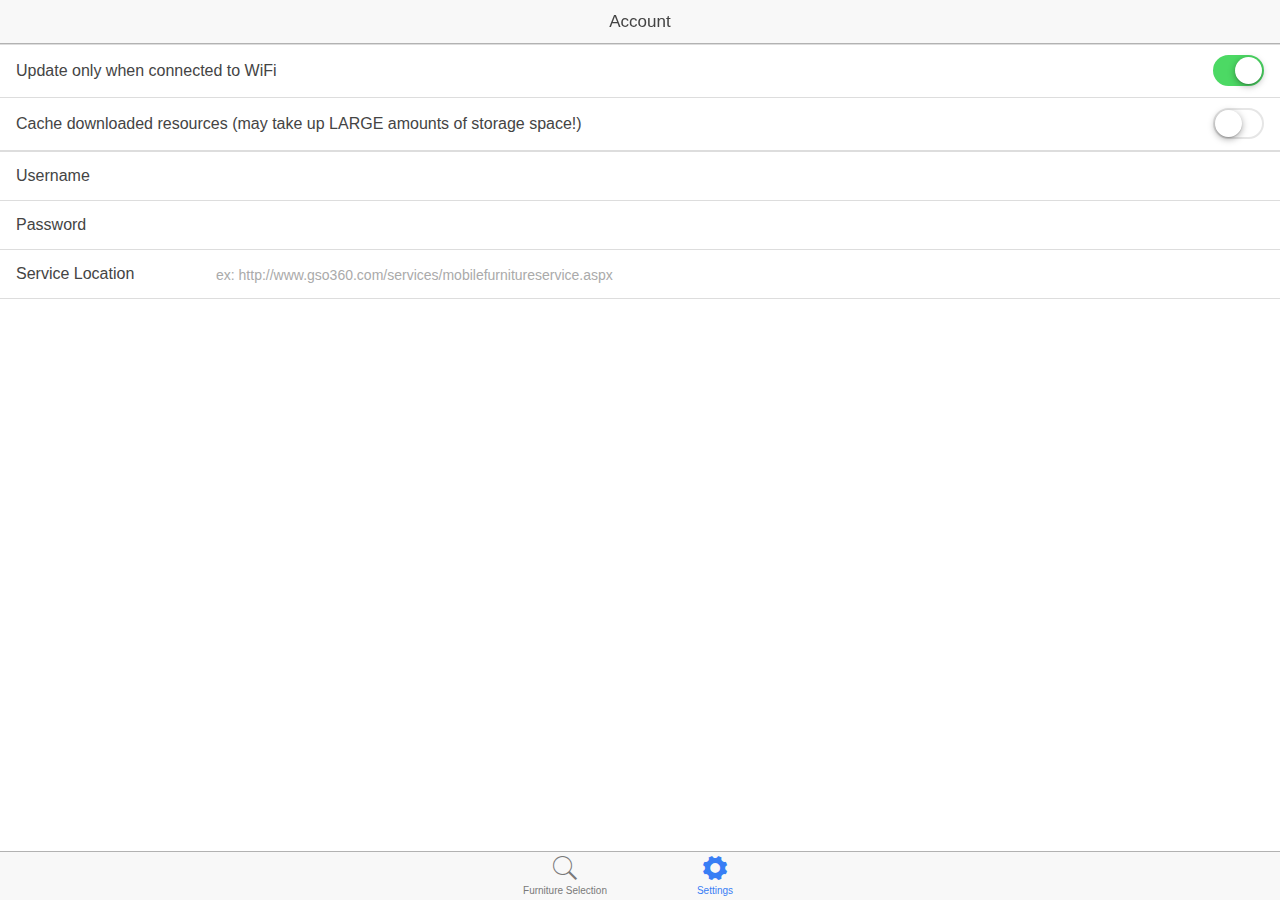
==== www/index.html @ 98bc866a "Initial Commit" ====
<!DOCTYPE html>
<html>
  <head>
    <meta charset="utf-8">
    <meta name="viewport" content="initial-scale=1, maximum-scale=1, user-scalable=no, width=device-width">
    <title></title>

    <link href="lib/ionic/css/ionic.css" rel="stylesheet">
    <link href="css/style.css" rel="stylesheet">

    <!-- IF using Sass (run gulp sass first), then uncomment below and remove the CSS includes above
    <link href="css/ionic.app.css" rel="stylesheet">
    -->

    <!-- ionic/angularjs js -->
    <script src="lib/ionic/js/ionic.bundle.js"></script>

    <!-- cordova script (this will be a 404 during development) -->
    <script src="cordova.js"></script>

    <!-- your app's js -->
    <script src="js/app.js"></script>
    <script src="js/controllers.js"></script>
    <script src="js/services.js"></script>
  </head>
  <body ng-app="starter">
    <!--
      The nav bar that will be updated as we navigate between views.
    -->
    <ion-nav-bar class="bar-stable">
      <ion-nav-back-button>
      </ion-nav-back-button>
    </ion-nav-bar>
    <!--
      The views will be rendered in the <ion-nav-view> directive below
      Templates are in the /templates folder (but you could also
      have templates inline in this html file if you'd like).
    -->
    <ion-nav-view></ion-nav-view>
  </body>
</html>
---- www/css/style.css ----
/* Empty. Add your own CSS if you like */
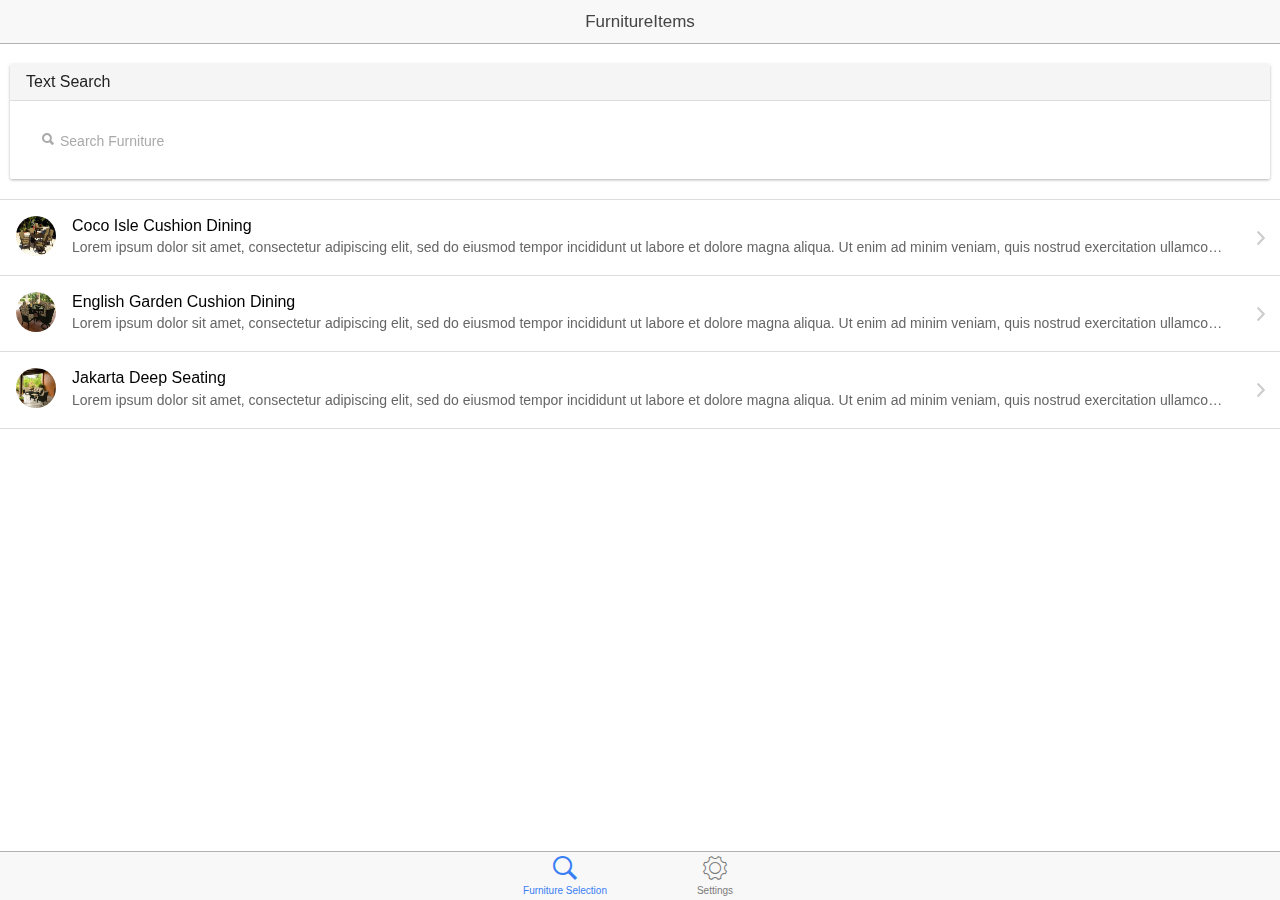
==== commit 2ea42bf8: "Commit 4" ====
--- a/www/index.html
+++ b/www/index.html
@@ -22,6 +22,11 @@
     <script src="js/app.js"></script>
     <script src="js/controllers.js"></script>
     <script src="js/services.js"></script>
+    <script type="javascript">
+
+
+    </script>
+
   </head>
   <body ng-app="starter">
     <!--
--- a/www/css/style.css
+++ b/www/css/style.css
@@ -1 +1,18 @@
 /* Empty. Add your own CSS if you like */
+body {
+    cursor: url('../img/finger.png'), auto;
+}
+
+.list .item.item-accordion {
+    line-height: 38px;
+    padding-top: 0;
+    padding-bottom: 0;
+    transition: 0.09s all linear;
+}
+.list .item.item-accordion.ng-hide {
+    line-height: 0px;
+}
+.list .item.item-accordion.ng-hide-add,
+.list .item.item-accordion.ng-hide-remove {
+    display: block !important;
+}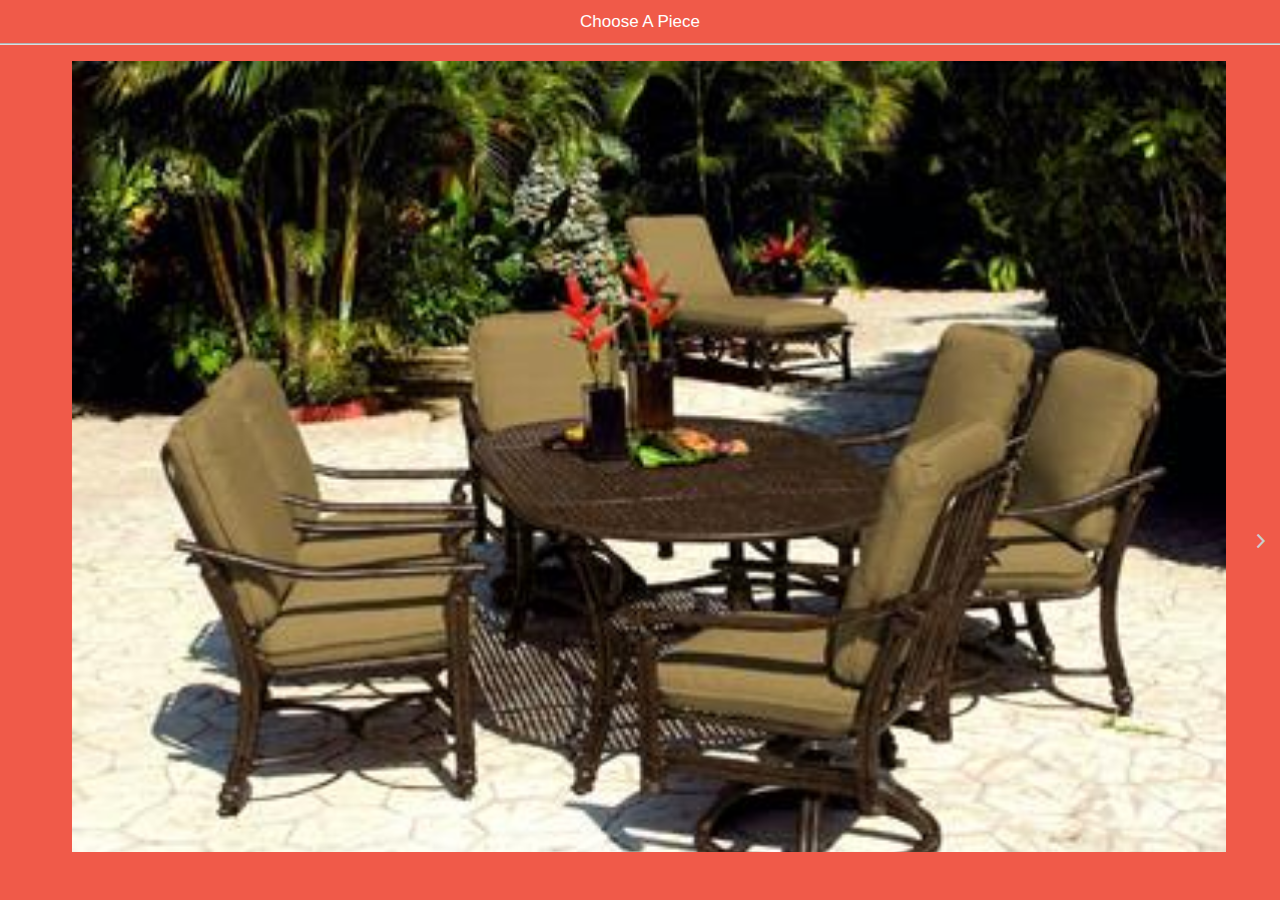
==== commit 854c8661: "Bunch of changes" ====
--- a/www/index.html
+++ b/www/index.html
@@ -28,7 +28,7 @@
     </script>
 
   </head>
-  <body ng-app="starter">
+  <body ng-app="starter" no-scroll>
     <!--
       The nav bar that will be updated as we navigate between views.
     -->
@@ -41,6 +41,6 @@
       Templates are in the /templates folder (but you could also
       have templates inline in this html file if you'd like).
     -->
-    <ion-nav-view></ion-nav-view>
+    <ion-nav-view class="background"></ion-nav-view>
   </body>
 </html>
--- a/www/css/style.css
+++ b/www/css/style.css
@@ -1,10 +1,20 @@
 /* Empty. Add your own CSS if you like */
 body {
     cursor: url('../img/finger.png'), auto;
+    background-color: #f05a49;
 }
 
+.background, .background .pane, .background .item, .background .item-complex .item-content{
+    background-color: #f05a49;
+
+}
+.frame_look_feel {
+    background-color: #f05a49;
+}
+
+
 .list .item.item-accordion {
-    line-height: 38px;
+    
     padding-top: 0;
     padding-bottom: 0;
     transition: 0.09s all linear;
@@ -14,5 +24,57 @@
 }
 .list .item.item-accordion.ng-hide-add,
 .list .item.item-accordion.ng-hide-remove {
-    display: block !important;
-}+    display: block !important;, 
+}
+
+div.title.title-center.header-item, button-clear, header-item, ion-header-bar, ion-header-bar.bar-stable.bar.bar-header.disable-user-behavior, button back-button hide buttons  button-clear header-item
+{
+    background-color: #f05a49;
+    color: #fff;
+}
+
+img.FurnitureSearchResultImage
+{
+ width: 100%;
+    background-color: #ffffff;
+    
+}
+
+ion-content
+{
+ margin: 0px;
+ padding: 0px;
+}
+
+div#FurnitureSearchResultTitle.ng-binding
+{
+  font-weight: normal;
+   font-size: 22px;
+   background-color: #fff;
+   padding-left: 10px;
+    padding-top: 10px;
+    padding-right: 10px;
+}
+
+p.FurnitureSearchResultText.ng-binding
+{
+    padding-left: 10px;
+    padding-right: 10px;
+    background-color: #fff;
+    word-wrap: normal;
+    white-space: normal;
+}
+p.FurnitureItemDescription.ng-binding
+{
+    background-color: #fff;
+    padding: 4px;
+}
+
+div.scroll
+{
+    background-color: #fff;   
+}
+div.tab-nav
+{
+    display: none;   
+}
